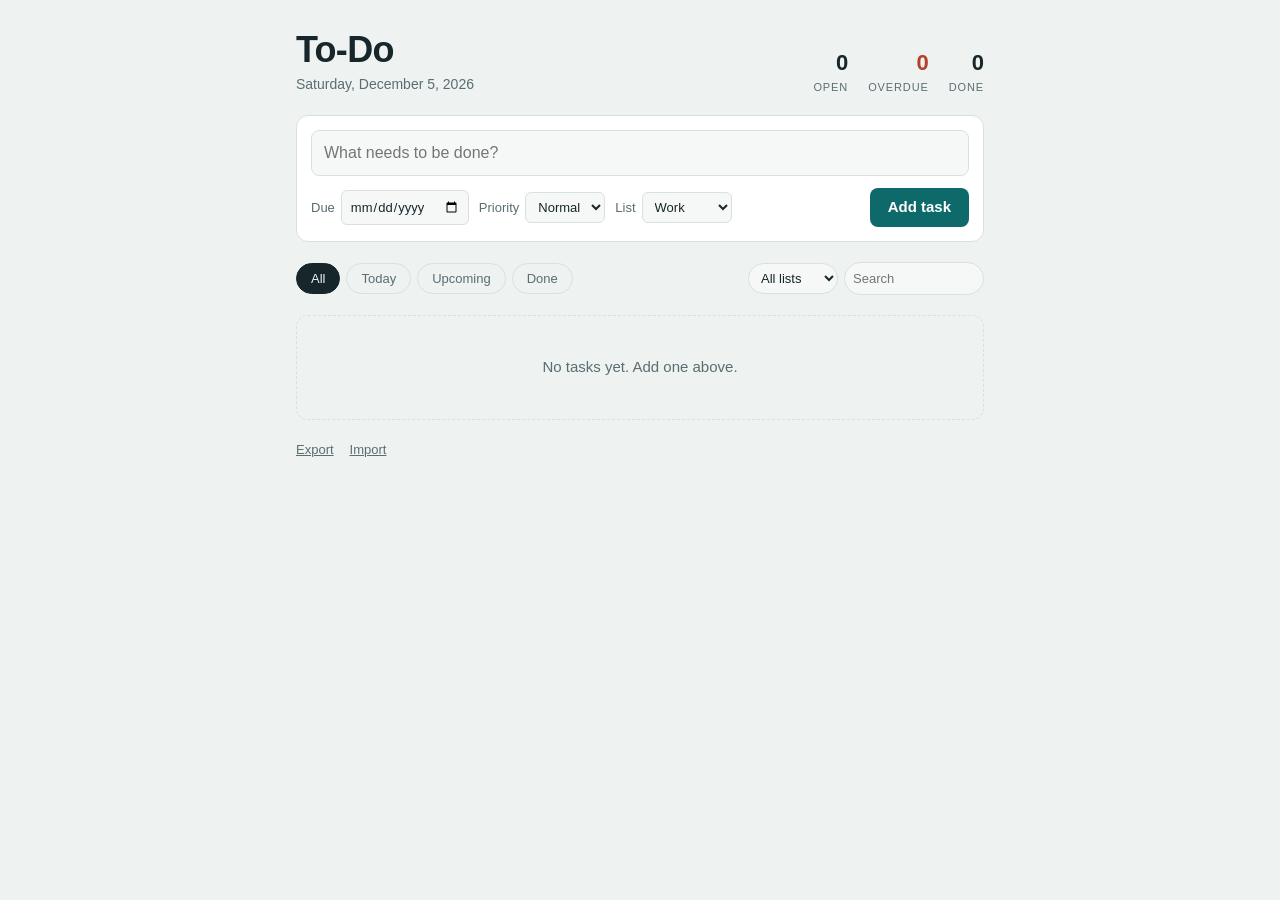
==== index.html @ 451d2e0d "Add files via upload" ====
<!DOCTYPE html>
<html lang="en">
<head>
  <meta charset="UTF-8">
  <meta name="viewport" content="width=device-width, initial-scale=1.0">
  <title>To-Do</title>
  <link rel="stylesheet" href="styles.css">
</head>
<body>
  <div class="app">
    <header class="header">
      <div>
        <h1>To-Do</h1>
        <p class="today" id="todayLabel"></p>
      </div>
      <div class="stats">
        <div><strong id="countOpen">0</strong><span>Open</span></div>
        <div class="overdue"><strong id="countOverdue">0</strong><span>Overdue</span></div>
        <div><strong id="countDone">0</strong><span>Done</span></div>
      </div>
    </header>

    <form id="addForm" class="add-form" autocomplete="off">
      <input id="titleInput" type="text" placeholder="What needs to be done?" maxlength="200" required>
      <div class="add-options">
        <label>Due <input id="dueInput" type="date"></label>
        <label>Priority
          <select id="priorityInput">
            <option value="normal">Normal</option>
            <option value="high">High</option>
            <option value="low">Low</option>
          </select>
        </label>
        <label>List
          <select id="listInput"></select>
        </label>
        <button type="submit" class="btn-primary">Add task</button>
      </div>
    </form>

    <nav class="filters">
      <button class="filter active" data-filter="all">All</button>
      <button class="filter" data-filter="today">Today</button>
      <button class="filter" data-filter="upcoming">Upcoming</button>
      <button class="filter" data-filter="done">Done</button>
      <select id="listFilter" aria-label="Filter by list"></select>
      <input id="searchInput" type="search" placeholder="Search" aria-label="Search tasks">
    </nav>

    <main id="taskList"></main>

    <footer class="footer">
      <button id="clearDone" class="btn-link">Clear completed</button>
      <div class="footer-right">
        <button id="exportBtn" class="btn-link">Export</button>
        <label class="btn-link">Import<input id="importInput" type="file" accept="application/json" hidden></label>
      </div>
    </footer>
  </div>

  <div id="toast" class="toast" hidden>
    <span id="toastMsg"></span>
    <button id="toastUndo">Undo</button>
  </div>

  <script src="app.js"></script>
</body>
</html>
---- styles.css ----
:root {
  --bg: #eef2f1;
  --surface: #ffffff;
  --surface-alt: #f6f8f8;
  --text: #17262a;
  --text-muted: #5b6d71;
  --border: #d9e1e0;
  --accent: #0e6a6a;
  --accent-text: #ffffff;
  --danger: #b4412a;
  --danger-soft: #f7e1db;
  --warn: #9a6a00;
  --warn-soft: #f6ebcc;
}

@media (prefers-color-scheme: dark) {
  :root {
    --bg: #0f1719;
    --surface: #172226;
    --surface-alt: #1c292d;
    --text: #e4ecec;
    --text-muted: #9aaeb0;
    --border: #2a3a3e;
    --accent: #5cc3bd;
    --accent-text: #0b1a1b;
    --danger: #f08c74;
    --danger-soft: #3b2420;
    --warn: #e8c15c;
    --warn-soft: #3a3120;
  }
}

* { box-sizing: border-box; }

body {
  margin: 0;
  background: var(--bg);
  color: var(--text);
  font-family: -apple-system, BlinkMacSystemFont, "Segoe UI", Roboto, Helvetica, Arial, sans-serif;
  font-size: 15px;
  line-height: 1.5;
}

.app {
  max-width: 720px;
  margin: 0 auto;
  padding: 32px 16px 80px;
  display: flex;
  flex-direction: column;
  gap: 20px;
}

/* Header */
.header { display: flex; justify-content: space-between; align-items: flex-end; flex-wrap: wrap; gap: 16px; }
.header h1 { margin: 0; font-size: 36px; letter-spacing: -0.02em; line-height: 1; }
.today { margin: 6px 0 0; color: var(--text-muted); font-size: 14px; }
.stats { display: flex; gap: 20px; }
.stats div { display: flex; flex-direction: column; align-items: flex-end; }
.stats strong { font-size: 22px; font-variant-numeric: tabular-nums; }
.stats span { font-size: 11px; text-transform: uppercase; letter-spacing: 0.08em; color: var(--text-muted); }
.stats .overdue strong { color: var(--danger); }

/* Add form */
.add-form {
  background: var(--surface);
  border: 1px solid var(--border);
  border-radius: 12px;
  padding: 14px;
  display: flex;
  flex-direction: column;
  gap: 12px;
}
#titleInput {
  font: inherit;
  font-size: 16px;
  padding: 10px 12px;
  border: 1px solid var(--border);
  border-radius: 8px;
  background: var(--surface-alt);
  color: var(--text);
}
.add-options { display: flex; flex-wrap: wrap; gap: 10px; align-items: center; }
.add-options label { display: flex; align-items: center; gap: 6px; font-size: 13px; color: var(--text-muted); }
select, input[type="date"], input[type="search"] {
  font: inherit;
  font-size: 13px;
  padding: 6px 8px;
  border: 1px solid var(--border);
  border-radius: 6px;
  background: var(--surface-alt);
  color: var(--text);
}
.btn-primary {
  margin-left: auto;
  font: inherit;
  font-weight: 600;
  background: var(--accent);
  color: var(--accent-text);
  border: 0;
  border-radius: 8px;
  padding: 8px 18px;
  cursor: pointer;
}
.btn-primary:hover { filter: brightness(1.1); }

/* Filters */
.filters { display: flex; flex-wrap: wrap; gap: 6px; align-items: center; }
.filter {
  font: inherit;
  font-size: 13px;
  padding: 5px 14px;
  border-radius: 999px;
  border: 1px solid var(--border);
  background: transparent;
  color: var(--text-muted);
  cursor: pointer;
}
.filter.active { background: var(--text); color: var(--bg); border-color: var(--text); }
#listFilter { margin-left: auto; border-radius: 999px; }
#searchInput { border-radius: 999px; width: 140px; }

/* Task groups */
.group h2 {
  font-size: 12px;
  text-transform: uppercase;
  letter-spacing: 0.1em;
  color: var(--text-muted);
  margin: 12px 0 6px;
}
.group.overdue h2 { color: var(--danger); }
.tasks { list-style: none; margin: 0; padding: 0; display: flex; flex-direction: column; gap: 6px; }

.task {
  display: grid;
  grid-template-columns: auto 1fr auto;
  gap: 12px;
  align-items: start;
  background: var(--surface);
  border: 1px solid var(--border);
  border-radius: 10px;
  padding: 10px 12px;
}
.task.high { border-left: 4px solid var(--danger); }
.task.done { background: var(--surface-alt); }
.task.done .title { text-decoration: line-through; color: var(--text-muted); }

.task input[type="checkbox"] { width: 20px; height: 20px; margin-top: 2px; accent-color: var(--accent); cursor: pointer; }
.body { min-width: 0; }
.title { font-weight: 500; overflow-wrap: anywhere; cursor: text; }
.title-edit {
  font: inherit;
  font-weight: 500;
  width: 100%;
  padding: 2px 6px;
  border: 1px solid var(--accent);
  border-radius: 6px;
  background: var(--surface-alt);
  color: var(--text);
}
.meta { display: flex; flex-wrap: wrap; gap: 6px; margin-top: 4px; }
.tag {
  font-size: 11px;
  padding: 1px 8px;
  border-radius: 4px;
  background: var(--surface-alt);
  border: 1px solid var(--border);
  color: var(--text-muted);
}
.tag.overdue, .tag.high { background: var(--danger-soft); color: var(--danger); border-color: transparent; }
.tag.today { background: var(--warn-soft); color: var(--warn); border-color: transparent; }

.actions { display: flex; gap: 2px; }
.icon-btn {
  border: 0;
  background: transparent;
  color: var(--text-muted);
  cursor: pointer;
  width: 30px;
  height: 30px;
  border-radius: 6px;
  font-size: 15px;
}
.icon-btn:hover { background: var(--surface-alt); color: var(--text); }
.icon-btn.delete:hover { color: var(--danger); }

.empty {
  text-align: center;
  color: var(--text-muted);
  padding: 40px 16px;
  border: 1px dashed var(--border);
  border-radius: 12px;
}

/* Footer */
.footer { display: flex; justify-content: space-between; gap: 12px; flex-wrap: wrap; }
.footer-right { display: flex; gap: 16px; }
.btn-link {
  font: inherit;
  font-size: 13px;
  background: none;
  border: 0;
  color: var(--text-muted);
  cursor: pointer;
  padding: 0;
  text-decoration: underline;
}
.btn-link:hover { color: var(--text); }

/* Toast */
.toast {
  position: fixed;
  left: 50%;
  bottom: 24px;
  transform: translateX(-50%);
  background: var(--text);
  color: var(--bg);
  padding: 10px 16px;
  border-radius: 10px;
  display: flex;
  gap: 16px;
  align-items: center;
  font-size: 14px;
  max-width: calc(100% - 32px);
}
.toast[hidden] { display: none; }
.toast button { background: none; border: 0; color: var(--accent); font: inherit; font-weight: 600; cursor: pointer; }

:focus-visible { outline: 2px solid var(--accent); outline-offset: 2px; }

@media (max-width: 520px) {
  .btn-primary { margin-left: 0; width: 100%; }
  #listFilter { margin-left: 0; }
  #searchInput { width: 100%; }
}
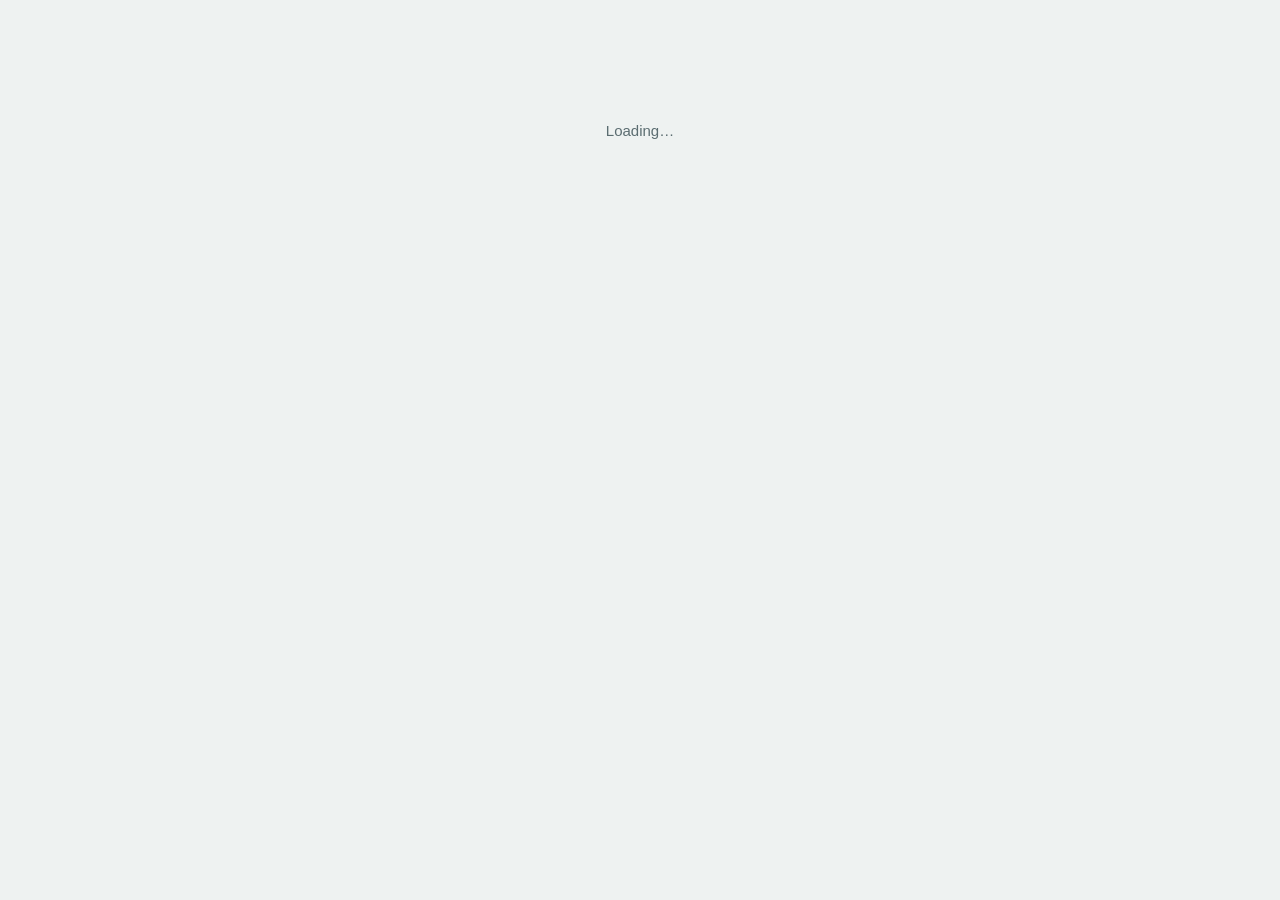
==== commit fe2d4e36: "Add Supabase sign-in and cloud sync" ====
--- a/index.html
+++ b/index.html
@@ -3,11 +3,39 @@
 <head>
   <meta charset="UTF-8">
   <meta name="viewport" content="width=device-width, initial-scale=1.0">
+  <meta name="apple-mobile-web-app-capable" content="yes">
+  <meta name="mobile-web-app-capable" content="yes">
+  <meta name="apple-mobile-web-app-title" content="To-Do">
+  <meta name="theme-color" content="#0e6a6a">
   <title>To-Do</title>
+  <link rel="icon" href="data:image/svg+xml,%3Csvg xmlns='http://www.w3.org/2000/svg' viewBox='0 0 100 100'%3E%3Crect width='100' height='100' rx='22' fill='%230e6a6a'/%3E%3Cpath d='M28 52l15 15 30-32' fill='none' stroke='white' stroke-width='10' stroke-linecap='round' stroke-linejoin='round'/%3E%3C/svg%3E">
   <link rel="stylesheet" href="styles.css">
 </head>
 <body>
-  <div class="app">
+  <!-- Sign-in screen -->
+  <div id="authView" class="auth" hidden>
+    <div class="auth-card">
+      <h1>To-Do</h1>
+      <p class="auth-sub">Sign in to see your tasks on any device.</p>
+      <form id="authForm" autocomplete="on">
+        <label>Email
+          <input id="authEmail" type="email" autocomplete="email" required>
+        </label>
+        <label>Password
+          <input id="authPassword" type="password" autocomplete="current-password" minlength="6" required>
+        </label>
+        <button type="submit" class="btn-primary" id="signInBtn">Sign in</button>
+        <button type="button" class="btn-link" id="signUpBtn">First time? Create your account</button>
+      </form>
+      <p id="authMsg" class="auth-msg" hidden></p>
+    </div>
+  </div>
+
+  <!-- Loading -->
+  <div id="loadingView" class="loading">Loading…</div>
+
+  <!-- Main app -->
+  <div class="app" id="appView" hidden>
     <header class="header">
       <div>
         <h1>To-Do</h1>
@@ -52,10 +80,13 @@
     <footer class="footer">
       <button id="clearDone" class="btn-link">Clear completed</button>
       <div class="footer-right">
+        <span id="syncStatus" class="sync-status"></span>
         <button id="exportBtn" class="btn-link">Export</button>
         <label class="btn-link">Import<input id="importInput" type="file" accept="application/json" hidden></label>
+        <button id="signOutBtn" class="btn-link">Sign out</button>
       </div>
     </footer>
+    <p class="account" id="accountLabel"></p>
   </div>
 
   <div id="toast" class="toast" hidden>
@@ -63,6 +94,8 @@
     <button id="toastUndo">Undo</button>
   </div>
 
+  <script src="https://cdn.jsdelivr.net/npm/@supabase/supabase-js@2/dist/umd/supabase.min.js"></script>
+  <script src="config.js"></script>
   <script src="app.js"></script>
 </body>
 </html>
--- a/styles.css
+++ b/styles.css
@@ -232,3 +232,39 @@
   #listFilter { margin-left: 0; }
   #searchInput { width: 100%; }
 }
+
+/* Loading + sign-in screens */
+.loading { text-align: center; color: var(--text-muted); padding: 120px 16px; }
+.loading[hidden], .auth[hidden], .app[hidden] { display: none; }
+.auth { min-height: 100vh; display: flex; align-items: center; justify-content: center; padding: 24px 16px; }
+.auth-card {
+  width: 100%;
+  max-width: 380px;
+  background: var(--surface);
+  border: 1px solid var(--border);
+  border-radius: 14px;
+  padding: 28px 22px;
+}
+.auth-card h1 { margin: 0; font-size: 32px; letter-spacing: -0.02em; }
+.auth-sub { margin: 6px 0 20px; color: var(--text-muted); font-size: 14px; }
+#authForm { display: flex; flex-direction: column; gap: 14px; }
+#authForm label { display: flex; flex-direction: column; gap: 6px; font-size: 13px; color: var(--text-muted); }
+#authForm input {
+  font: inherit;
+  font-size: 16px;
+  padding: 10px 12px;
+  border: 1px solid var(--border);
+  border-radius: 8px;
+  background: var(--surface-alt);
+  color: var(--text);
+}
+#authForm .btn-primary { margin-left: 0; width: 100%; padding: 11px 18px; }
+#authForm .btn-link { align-self: center; }
+.auth-msg { margin: 16px 0 0; font-size: 14px; color: var(--text-muted); }
+.auth-msg.error { color: var(--danger); }
+
+/* Sync + account */
+.footer-right { align-items: center; flex-wrap: wrap; }
+.sync-status { font-size: 12px; color: var(--text-muted); }
+.sync-status.error { color: var(--danger); }
+.account { margin: 0; font-size: 12px; color: var(--text-muted); text-align: center; }
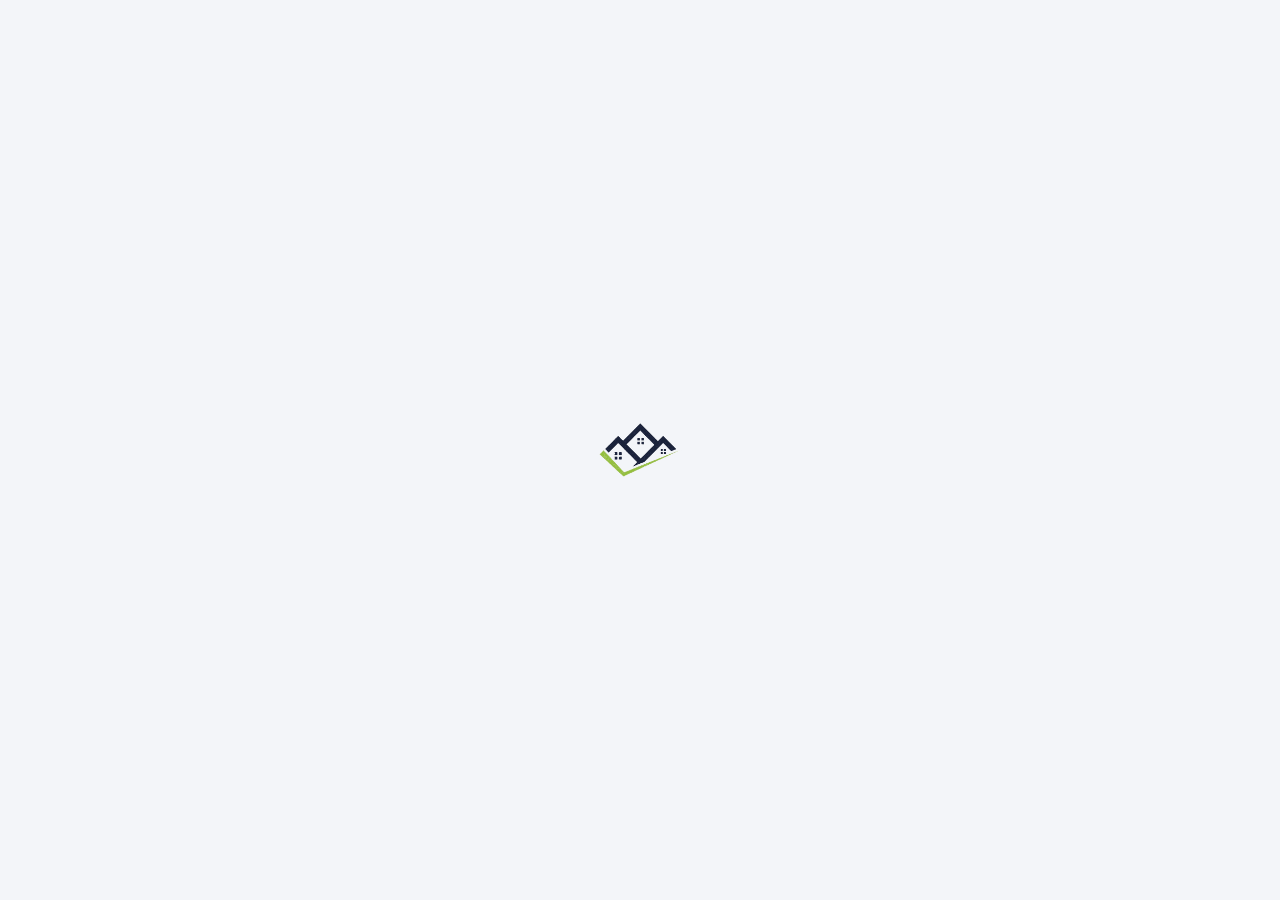
==== commit 1a31f5b3: "Redesign with IPMI brand colors and logo" ====
--- a/index.html
+++ b/index.html
@@ -2,20 +2,25 @@
 <html lang="en">
 <head>
   <meta charset="UTF-8">
-  <meta name="viewport" content="width=device-width, initial-scale=1.0">
+  <meta name="viewport" content="width=device-width, initial-scale=1.0, viewport-fit=cover">
   <meta name="apple-mobile-web-app-capable" content="yes">
   <meta name="mobile-web-app-capable" content="yes">
-  <meta name="apple-mobile-web-app-title" content="To-Do">
-  <meta name="theme-color" content="#0e6a6a">
-  <title>To-Do</title>
-  <link rel="icon" href="data:image/svg+xml,%3Csvg xmlns='http://www.w3.org/2000/svg' viewBox='0 0 100 100'%3E%3Crect width='100' height='100' rx='22' fill='%230e6a6a'/%3E%3Cpath d='M28 52l15 15 30-32' fill='none' stroke='white' stroke-width='10' stroke-linecap='round' stroke-linejoin='round'/%3E%3C/svg%3E">
-  <link rel="stylesheet" href="styles.css">
+  <meta name="apple-mobile-web-app-title" content="IPMI Tasks">
+  <meta name="apple-mobile-web-app-status-bar-style" content="default">
+  <meta name="theme-color" content="#f3f5f9" media="(prefers-color-scheme: light)">
+  <meta name="theme-color" content="#0f1426" media="(prefers-color-scheme: dark)">
+  <title>IPMI Tasks</title>
+  <link rel="icon" type="image/png" href="favicon.png">
+  <link rel="apple-touch-icon" href="apple-touch-icon.png">
+  <link rel="stylesheet" href="styles.css?v=3">
 </head>
 <body>
   <!-- Sign-in screen -->
   <div id="authView" class="auth" hidden>
     <div class="auth-card">
-      <h1>To-Do</h1>
+      <img class="auth-logo" src="logo-mark.png" alt="" width="120" height="80">
+      <p class="brand-kicker">Integrity Property Management</p>
+      <h1>IPMI Tasks</h1>
       <p class="auth-sub">Sign in to see your tasks on any device.</p>
       <form id="authForm" autocomplete="on">
         <label>Email
@@ -32,48 +37,78 @@
   </div>
 
   <!-- Loading -->
-  <div id="loadingView" class="loading">Loading…</div>
+  <div id="loadingView" class="loading">
+    <img src="logo-mark.png" alt="" width="84" height="56">
+  </div>
 
   <!-- Main app -->
   <div class="app" id="appView" hidden>
-    <header class="header">
-      <div>
-        <h1>To-Do</h1>
-        <p class="today" id="todayLabel"></p>
+    <header class="topbar">
+      <div class="brand">
+        <span class="brand-badge"><img src="logo-mark.png" alt="" width="40" height="27"></span>
+        <div>
+          <strong>IPMI Tasks</strong>
+          <span>Integrity Property Management</span>
+        </div>
       </div>
+      <button id="avatarBtn" class="avatar" title="Account" aria-label="Account"></button>
+    </header>
+
+    <section class="hero">
+      <p class="today" id="todayLabel"></p>
+      <h1 id="greeting">Hello</h1>
+    </section>
+
+    <div id="banner" class="banner" hidden>
+      <span class="banner-icon" aria-hidden="true">&#128276;</span>
+      <span id="bannerText"></span>
+      <button id="bannerClose" class="banner-close" aria-label="Dismiss">&#10005;</button>
+    </div>
+
+    <section class="summary card">
       <div class="stats">
         <div><strong id="countOpen">0</strong><span>Open</span></div>
         <div class="overdue"><strong id="countOverdue">0</strong><span>Overdue</span></div>
         <div><strong id="countDone">0</strong><span>Done</span></div>
       </div>
-    </header>
+      <div class="progress" aria-hidden="true"><div id="progressBar"></div></div>
+      <p class="progress-label">Progress <strong id="progressPct">0%</strong> completed</p>
+    </section>
 
-    <form id="addForm" class="add-form" autocomplete="off">
+    <form id="addForm" class="add-form card" autocomplete="off">
       <input id="titleInput" type="text" placeholder="What needs to be done?" maxlength="200" required>
       <div class="add-options">
-        <label>Due <input id="dueInput" type="date"></label>
-        <label>Priority
+        <label class="field">
+          <span>Due</span>
+          <input id="dueInput" type="date">
+        </label>
+        <label class="field">
+          <span>Priority</span>
           <select id="priorityInput">
             <option value="normal">Normal</option>
             <option value="high">High</option>
             <option value="low">Low</option>
           </select>
         </label>
-        <label>List
+        <label class="field">
+          <span>List</span>
           <select id="listInput"></select>
         </label>
-        <button type="submit" class="btn-primary">Add task</button>
       </div>
+      <button type="submit" class="btn-primary add-btn"><span aria-hidden="true">+</span> Add task</button>
     </form>
 
-    <nav class="filters">
-      <button class="filter active" data-filter="all">All</button>
-      <button class="filter" data-filter="today">Today</button>
-      <button class="filter" data-filter="upcoming">Upcoming</button>
-      <button class="filter" data-filter="done">Done</button>
+    <nav class="filters" aria-label="Filter tasks">
+      <button class="filter active" data-filter="all">All <span class="count" data-count="all">0</span></button>
+      <button class="filter" data-filter="today">Today <span class="count" data-count="today">0</span></button>
+      <button class="filter" data-filter="upcoming">Upcoming <span class="count" data-count="upcoming">0</span></button>
+      <button class="filter" data-filter="done">Done <span class="count" data-count="done">0</span></button>
+    </nav>
+
+    <div class="tools">
       <select id="listFilter" aria-label="Filter by list"></select>
-      <input id="searchInput" type="search" placeholder="Search" aria-label="Search tasks">
-    </nav>
+      <input id="searchInput" type="search" placeholder="Search tasks" aria-label="Search tasks">
+    </div>
 
     <main id="taskList"></main>
 
@@ -95,7 +130,7 @@
   </div>
 
   <script src="https://cdn.jsdelivr.net/npm/@supabase/supabase-js@2/dist/umd/supabase.min.js"></script>
-  <script src="config.js"></script>
-  <script src="app.js"></script>
+  <script src="config.js?v=2"></script>
+  <script src="app.js?v=3"></script>
 </body>
 </html>
--- a/styles.css
+++ b/styles.css
@@ -1,31 +1,51 @@
+/* ============================================================
+   IPMI Tasks — brand colors from the Integrity Property
+   Management logo: navy #1A213D and lime green #93C13D.
+   ============================================================ */
 :root {
-  --bg: #eef2f1;
+  --navy: #1a213d;
+  --navy-2: #2a3358;
+  --green: #93c13d;
+  --green-deep: #5e8a1c;      /* green dark enough for text on white */
+  --green-soft: #eef6e0;
+
+  --bg: #f3f5f9;
   --surface: #ffffff;
-  --surface-alt: #f6f8f8;
-  --text: #17262a;
-  --text-muted: #5b6d71;
-  --border: #d9e1e0;
-  --accent: #0e6a6a;
-  --accent-text: #ffffff;
-  --danger: #b4412a;
-  --danger-soft: #f7e1db;
-  --warn: #9a6a00;
-  --warn-soft: #f6ebcc;
+  --surface-alt: #f5f7fa;
+  --text: #141a30;
+  --text-muted: #6a7187;
+  --border: #e6e9f0;
+  --shadow: 0 1px 2px rgba(26, 33, 61, 0.04), 0 8px 24px rgba(26, 33, 61, 0.06);
+
+  --on-navy: #ffffff;
+  --danger: #d9482b;
+  --danger-soft: #fde8e2;
+  --warn: #a86b00;
+  --warn-soft: #fff1d6;
+
+  --radius-lg: 24px;
+  --radius-md: 16px;
 }
 
 @media (prefers-color-scheme: dark) {
   :root {
-    --bg: #0f1719;
-    --surface: #172226;
-    --surface-alt: #1c292d;
-    --text: #e4ecec;
-    --text-muted: #9aaeb0;
-    --border: #2a3a3e;
-    --accent: #5cc3bd;
-    --accent-text: #0b1a1b;
-    --danger: #f08c74;
-    --danger-soft: #3b2420;
-    --warn: #e8c15c;
+    --navy: #e8ecf8;           /* "ink" surfaces flip to light in dark mode */
+    --navy-2: #c9d0e6;
+    --on-navy: #0f1426;
+    --green-deep: #a9d45a;
+    --green-soft: #26321a;
+
+    --bg: #0f1426;
+    --surface: #182039;
+    --surface-alt: #1f2845;
+    --text: #eef1f9;
+    --text-muted: #9aa3bd;
+    --border: #28314f;
+    --shadow: 0 1px 2px rgba(0, 0, 0, 0.3), 0 8px 24px rgba(0, 0, 0, 0.25);
+
+    --danger: #ff8a70;
+    --danger-soft: #3d2320;
+    --warn: #f0c35a;
     --warn-soft: #3a3120;
   }
 }
@@ -36,235 +56,319 @@
   margin: 0;
   background: var(--bg);
   color: var(--text);
-  font-family: -apple-system, BlinkMacSystemFont, "Segoe UI", Roboto, Helvetica, Arial, sans-serif;
+  font-family: -apple-system, BlinkMacSystemFont, "SF Pro Text", "Segoe UI", Roboto, Helvetica, Arial, sans-serif;
   font-size: 15px;
   line-height: 1.5;
+  -webkit-font-smoothing: antialiased;
+}
+
+button { -webkit-tap-highlight-color: transparent; }
+
+.card {
+  background: var(--surface);
+  border: 1px solid var(--border);
+  border-radius: var(--radius-lg);
+  box-shadow: var(--shadow);
 }
 
 .app {
-  max-width: 720px;
+  max-width: 640px;
   margin: 0 auto;
-  padding: 32px 16px 80px;
+  padding: max(20px, env(safe-area-inset-top)) 16px calc(40px + env(safe-area-inset-bottom));
   display: flex;
   flex-direction: column;
-  gap: 20px;
-}
-
-/* Header */
-.header { display: flex; justify-content: space-between; align-items: flex-end; flex-wrap: wrap; gap: 16px; }
-.header h1 { margin: 0; font-size: 36px; letter-spacing: -0.02em; line-height: 1; }
-.today { margin: 6px 0 0; color: var(--text-muted); font-size: 14px; }
-.stats { display: flex; gap: 20px; }
-.stats div { display: flex; flex-direction: column; align-items: flex-end; }
-.stats strong { font-size: 22px; font-variant-numeric: tabular-nums; }
-.stats span { font-size: 11px; text-transform: uppercase; letter-spacing: 0.08em; color: var(--text-muted); }
+  gap: 16px;
+}
+
+/* ---------- Top bar ---------- */
+.topbar { display: flex; align-items: center; justify-content: space-between; gap: 12px; }
+.brand { display: flex; align-items: center; gap: 10px; min-width: 0; }
+.brand-badge img { display: block; }
+.brand-badge {
+  width: 48px; height: 48px; border-radius: 16px;
+  background: #ffffff; border: 1px solid var(--border);
+  display: grid; place-items: center; box-shadow: var(--shadow); flex: none;
+}
+.brand strong { display: block; font-size: 16px; letter-spacing: -0.01em; }
+.brand span { display: block; font-size: 12px; color: var(--text-muted); white-space: nowrap; overflow: hidden; text-overflow: ellipsis; }
+.avatar {
+  width: 44px; height: 44px; border-radius: 50%; flex: none;
+  border: 3px solid var(--green);
+  background: var(--navy); color: var(--on-navy);
+  font: inherit; font-weight: 700; font-size: 15px; cursor: default;
+}
+
+/* ---------- Hero ---------- */
+.hero { padding: 4px 2px 0; }
+.today { margin: 0; color: var(--text-muted); font-size: 14px; }
+.hero h1 { margin: 2px 0 0; font-size: 32px; line-height: 1.15; letter-spacing: -0.03em; }
+
+/* ---------- Banner ---------- */
+.banner {
+  display: flex; align-items: center; gap: 12px;
+  background: var(--navy); color: var(--on-navy);
+  border-radius: 999px; padding: 10px 10px 10px 14px;
+  box-shadow: 0 10px 24px rgba(26, 33, 61, 0.22);
+  font-size: 14px; font-weight: 500;
+}
+.banner[hidden] { display: none; }
+.banner-icon {
+  width: 34px; height: 34px; border-radius: 50%;
+  background: var(--green); display: grid; place-items: center; font-size: 16px; flex: none;
+}
+#bannerText { flex: 1; }
+.banner-close {
+  width: 32px; height: 32px; border-radius: 50%; border: 0; flex: none;
+  background: rgba(255, 255, 255, 0.12); color: inherit; cursor: pointer; font-size: 13px;
+}
+
+/* ---------- Summary ---------- */
+.summary { padding: 18px 20px 16px; }
+.stats { display: grid; grid-template-columns: repeat(3, 1fr); gap: 8px; }
+.stats div { display: flex; flex-direction: column; }
+.stats strong { font-size: 28px; line-height: 1.1; letter-spacing: -0.02em; font-variant-numeric: tabular-nums; }
+.stats span { font-size: 12px; color: var(--text-muted); }
 .stats .overdue strong { color: var(--danger); }
-
-/* Add form */
-.add-form {
-  background: var(--surface);
-  border: 1px solid var(--border);
-  border-radius: 12px;
-  padding: 14px;
-  display: flex;
-  flex-direction: column;
-  gap: 12px;
-}
+.progress {
+  margin-top: 16px; height: 8px; border-radius: 999px;
+  background: repeating-linear-gradient(90deg, var(--border) 0 6px, transparent 6px 9px);
+  overflow: hidden;
+}
+#progressBar {
+  height: 100%; width: 0; border-radius: 999px;
+  background: linear-gradient(90deg, var(--navy), var(--green));
+  transition: width 0.4s ease;
+}
+.progress-label { margin: 8px 0 0; font-size: 13px; color: var(--text-muted); }
+.progress-label strong { color: var(--text); }
+
+/* ---------- Add form ---------- */
+.add-form { padding: 14px; display: flex; flex-direction: column; gap: 12px; }
 #titleInput {
-  font: inherit;
-  font-size: 16px;
-  padding: 10px 12px;
-  border: 1px solid var(--border);
-  border-radius: 8px;
-  background: var(--surface-alt);
-  color: var(--text);
-}
-.add-options { display: flex; flex-wrap: wrap; gap: 10px; align-items: center; }
-.add-options label { display: flex; align-items: center; gap: 6px; font-size: 13px; color: var(--text-muted); }
-select, input[type="date"], input[type="search"] {
-  font: inherit;
-  font-size: 13px;
-  padding: 6px 8px;
-  border: 1px solid var(--border);
-  border-radius: 6px;
-  background: var(--surface-alt);
-  color: var(--text);
-}
+  font: inherit; font-size: 17px;
+  padding: 14px 16px;
+  border: 1px solid var(--border); border-radius: var(--radius-md);
+  background: var(--surface-alt); color: var(--text);
+}
+#titleInput:focus { outline: none; border-color: var(--green); box-shadow: 0 0 0 3px rgba(147, 193, 61, 0.25); }
+.add-options { display: grid; grid-template-columns: 1.3fr 1fr 1fr; gap: 8px; }
+.field {
+  display: flex; flex-direction: column; gap: 2px;
+  background: var(--surface-alt); border: 1px solid var(--border);
+  border-radius: 14px; padding: 6px 10px;
+  font-size: 11px; color: var(--text-muted); font-weight: 600; text-transform: uppercase; letter-spacing: 0.04em;
+  min-width: 0;
+}
+.field input, .field select {
+  font: inherit; font-size: 14px; font-weight: 500; text-transform: none; letter-spacing: 0;
+  border: 0; padding: 0; background: transparent; color: var(--text); width: 100%; min-width: 0;
+}
+.field input:focus, .field select:focus { outline: none; }
+.field:focus-within { border-color: var(--green); }
+
 .btn-primary {
-  margin-left: auto;
-  font: inherit;
-  font-weight: 600;
-  background: var(--accent);
-  color: var(--accent-text);
-  border: 0;
-  border-radius: 8px;
-  padding: 8px 18px;
-  cursor: pointer;
-}
-.btn-primary:hover { filter: brightness(1.1); }
-
-/* Filters */
-.filters { display: flex; flex-wrap: wrap; gap: 6px; align-items: center; }
+  font: inherit; font-weight: 600; font-size: 15px;
+  background: var(--navy); color: var(--on-navy);
+  border: 0; border-radius: 999px;
+  padding: 13px 20px; cursor: pointer;
+  display: inline-flex; align-items: center; justify-content: center; gap: 8px;
+  box-shadow: 0 8px 18px rgba(26, 33, 61, 0.18);
+}
+.btn-primary:hover { background: var(--navy-2); }
+.add-btn span {
+  width: 22px; height: 22px; border-radius: 50%;
+  background: var(--green); color: #1a213d;
+  display: grid; place-items: center; font-size: 18px; line-height: 1; font-weight: 700;
+}
+
+/* ---------- Filters ---------- */
+.filters {
+  display: flex; gap: 8px; overflow-x: auto; padding: 2px 2px 6px; margin: 0 -2px;
+  scrollbar-width: none;
+}
+.filters::-webkit-scrollbar { display: none; }
 .filter {
-  font: inherit;
-  font-size: 13px;
-  padding: 5px 14px;
-  border-radius: 999px;
-  border: 1px solid var(--border);
-  background: transparent;
-  color: var(--text-muted);
-  cursor: pointer;
-}
-.filter.active { background: var(--text); color: var(--bg); border-color: var(--text); }
-#listFilter { margin-left: auto; border-radius: 999px; }
-#searchInput { border-radius: 999px; width: 140px; }
-
-/* Task groups */
+  flex: none;
+  font: inherit; font-size: 14px; font-weight: 500;
+  display: inline-flex; align-items: center; gap: 8px;
+  padding: 9px 12px 9px 16px; border-radius: 999px;
+  border: 1px solid var(--border); background: var(--surface); color: var(--text);
+  cursor: pointer; box-shadow: var(--shadow);
+}
+.filter .count {
+  min-width: 22px; height: 22px; padding: 0 6px; border-radius: 999px;
+  background: var(--green-soft); color: var(--green-deep);
+  font-size: 12px; font-weight: 700; display: inline-grid; place-items: center;
+}
+.filter.active { background: var(--navy); color: var(--on-navy); border-color: var(--navy); }
+.filter.active .count { background: var(--green); color: #1a213d; }
+
+.tools { display: grid; grid-template-columns: auto 1fr; gap: 8px; }
+.tools select, .tools input {
+  font: inherit; font-size: 14px;
+  padding: 10px 14px; border-radius: 999px;
+  border: 1px solid var(--border); background: var(--surface); color: var(--text);
+  min-width: 0;
+}
+.tools input:focus, .tools select:focus { outline: none; border-color: var(--green); }
+
+/* ---------- Task groups & cards ---------- */
 .group h2 {
-  font-size: 12px;
-  text-transform: uppercase;
-  letter-spacing: 0.1em;
-  color: var(--text-muted);
-  margin: 12px 0 6px;
+  font-size: 12px; text-transform: uppercase; letter-spacing: 0.1em;
+  color: var(--text-muted); margin: 10px 4px 8px;
 }
 .group.overdue h2 { color: var(--danger); }
-.tasks { list-style: none; margin: 0; padding: 0; display: flex; flex-direction: column; gap: 6px; }
+.tasks { list-style: none; margin: 0; padding: 0; display: flex; flex-direction: column; gap: 10px; }
 
 .task {
   display: grid;
   grid-template-columns: auto 1fr auto;
-  gap: 12px;
+  gap: 14px;
   align-items: start;
   background: var(--surface);
   border: 1px solid var(--border);
-  border-radius: 10px;
-  padding: 10px 12px;
-}
-.task.high { border-left: 4px solid var(--danger); }
-.task.done { background: var(--surface-alt); }
+  border-radius: 22px;
+  padding: 16px 14px 16px 16px;
+  box-shadow: var(--shadow);
+}
+.task.high { box-shadow: inset 4px 0 0 var(--danger), var(--shadow); }
+.task.done { background: var(--surface-alt); box-shadow: none; }
 .task.done .title { text-decoration: line-through; color: var(--text-muted); }
 
-.task input[type="checkbox"] { width: 20px; height: 20px; margin-top: 2px; accent-color: var(--accent); cursor: pointer; }
+.task input[type="checkbox"] {
+  appearance: none; -webkit-appearance: none;
+  width: 26px; height: 26px; margin: 1px 0 0; border-radius: 50%;
+  border: 2px solid #c5cad8; background: var(--surface);
+  cursor: pointer; display: grid; place-items: center;
+  transition: background 0.15s, border-color 0.15s;
+}
+.task input[type="checkbox"]::after {
+  content: ""; width: 11px; height: 6px;
+  border: solid transparent; border-width: 0 0 2.5px 2.5px;
+  transform: rotate(-45deg) translate(1px, -1px);
+}
+.task input[type="checkbox"]:hover { border-color: var(--green); }
+.task input[type="checkbox"]:checked { background: var(--green); border-color: var(--green); }
+.task input[type="checkbox"]:checked::after { border-color: #1a213d; }
+
 .body { min-width: 0; }
-.title { font-weight: 500; overflow-wrap: anywhere; cursor: text; }
+.meta { display: flex; flex-wrap: wrap; gap: 6px; margin-bottom: 6px; }
+.meta:empty { display: none; }
+.title { font-size: 17px; font-weight: 600; letter-spacing: -0.01em; line-height: 1.35; overflow-wrap: anywhere; cursor: text; }
 .title-edit {
-  font: inherit;
-  font-weight: 500;
-  width: 100%;
-  padding: 2px 6px;
-  border: 1px solid var(--accent);
-  border-radius: 6px;
-  background: var(--surface-alt);
-  color: var(--text);
-}
-.meta { display: flex; flex-wrap: wrap; gap: 6px; margin-top: 4px; }
+  font: inherit; font-size: 17px; font-weight: 600;
+  width: 100%; padding: 4px 8px;
+  border: 1px solid var(--green); border-radius: 10px;
+  background: var(--surface-alt); color: var(--text);
+}
+.title-edit:focus { outline: none; box-shadow: 0 0 0 3px rgba(147, 193, 61, 0.25); }
+
 .tag {
-  font-size: 11px;
-  padding: 1px 8px;
-  border-radius: 4px;
-  background: var(--surface-alt);
+  font-size: 12px; font-weight: 600;
+  padding: 3px 10px; border-radius: 999px;
+  background: var(--surface-alt); color: var(--text-muted);
   border: 1px solid var(--border);
-  color: var(--text-muted);
-}
-.tag.overdue, .tag.high { background: var(--danger-soft); color: var(--danger); border-color: transparent; }
+  display: inline-flex; align-items: center; gap: 5px;
+}
+.tag.high { background: linear-gradient(135deg, #ff8a4c, #e8452b); color: #fff; border-color: transparent; }
+.tag.low { background: var(--surface-alt); }
+.tag.normal { background: var(--green-soft); color: var(--green-deep); border-color: transparent; }
+.tag.overdue { background: var(--danger-soft); color: var(--danger); border-color: transparent; }
 .tag.today { background: var(--warn-soft); color: var(--warn); border-color: transparent; }
+.tag.date::before { content: ""; width: 6px; height: 6px; border-radius: 50%; background: currentColor; opacity: 0.8; }
 
 .actions { display: flex; gap: 2px; }
 .icon-btn {
-  border: 0;
-  background: transparent;
-  color: var(--text-muted);
-  cursor: pointer;
-  width: 30px;
-  height: 30px;
-  border-radius: 6px;
-  font-size: 15px;
+  border: 0; background: transparent; color: var(--text-muted);
+  cursor: pointer; width: 34px; height: 34px; border-radius: 50%; font-size: 15px;
 }
 .icon-btn:hover { background: var(--surface-alt); color: var(--text); }
+.icon-btn.priority.on { color: var(--danger); }
 .icon-btn.delete:hover { color: var(--danger); }
 
 .empty {
+  text-align: center; color: var(--text-muted);
+  padding: 44px 16px; border: 1.5px dashed var(--border); border-radius: var(--radius-lg);
+  background: var(--surface);
+}
+.empty img { display: block; margin: 0 auto 12px; opacity: 0.9; }
+
+/* ---------- Footer ---------- */
+.footer { display: flex; justify-content: space-between; align-items: center; gap: 12px; flex-wrap: wrap; padding: 4px 4px 0; }
+.footer-right { display: flex; gap: 16px; align-items: center; flex-wrap: wrap; }
+.btn-link {
+  font: inherit; font-size: 13px; background: none; border: 0;
+  color: var(--text-muted); cursor: pointer; padding: 0; text-decoration: underline; text-underline-offset: 3px;
+}
+.btn-link:hover { color: var(--text); }
+.sync-status { font-size: 12px; font-weight: 600; color: var(--green-deep); display: inline-flex; align-items: center; gap: 6px; }
+.sync-status::before { content: ""; width: 7px; height: 7px; border-radius: 50%; background: var(--green); }
+.sync-status:empty { display: none; }
+.sync-status.saving::before { background: var(--warn); }
+.sync-status.error { color: var(--danger); }
+.sync-status.error::before { background: var(--danger); }
+.account { margin: 0; font-size: 12px; color: var(--text-muted); text-align: center; }
+
+/* ---------- Toast ---------- */
+.toast {
+  position: fixed; left: 50%; bottom: calc(20px + env(safe-area-inset-bottom));
+  transform: translateX(-50%);
+  background: var(--navy); color: var(--on-navy);
+  padding: 10px 10px 10px 18px; border-radius: 999px;
+  display: flex; gap: 14px; align-items: center;
+  font-size: 14px; max-width: calc(100% - 32px);
+  box-shadow: 0 12px 28px rgba(26, 33, 61, 0.28);
+}
+.toast[hidden] { display: none; }
+.toast button {
+  background: var(--green); border: 0; color: #1a213d;
+  font: inherit; font-weight: 700; cursor: pointer;
+  padding: 6px 14px; border-radius: 999px;
+}
+.toast button[hidden] { display: none; }
+
+:focus-visible { outline: 2px solid var(--green); outline-offset: 2px; }
+
+/* ---------- Loading + sign-in ---------- */
+.loading { min-height: 100vh; display: grid; place-items: center; }
+.loading img { animation: pulse 1.4s ease-in-out infinite; }
+@keyframes pulse { 50% { opacity: 0.4; transform: scale(0.96); } }
+.loading[hidden], .auth[hidden], .app[hidden] { display: none; }
+
+.auth {
+  min-height: 100vh; display: flex; align-items: center; justify-content: center; padding: 24px 16px;
+  background:
+    radial-gradient(circle at 15% 10%, rgba(147, 193, 61, 0.18), transparent 45%),
+    radial-gradient(circle at 90% 90%, rgba(26, 33, 61, 0.14), transparent 50%),
+    var(--bg);
+}
+.auth-card {
+  width: 100%; max-width: 400px;
+  background: var(--surface); border: 1px solid var(--border);
+  border-radius: 28px; padding: 32px 24px 28px; box-shadow: var(--shadow);
   text-align: center;
-  color: var(--text-muted);
-  padding: 40px 16px;
-  border: 1px dashed var(--border);
-  border-radius: 12px;
-}
-
-/* Footer */
-.footer { display: flex; justify-content: space-between; gap: 12px; flex-wrap: wrap; }
-.footer-right { display: flex; gap: 16px; }
-.btn-link {
-  font: inherit;
-  font-size: 13px;
-  background: none;
-  border: 0;
-  color: var(--text-muted);
-  cursor: pointer;
-  padding: 0;
-  text-decoration: underline;
-}
-.btn-link:hover { color: var(--text); }
-
-/* Toast */
-.toast {
-  position: fixed;
-  left: 50%;
-  bottom: 24px;
-  transform: translateX(-50%);
-  background: var(--text);
-  color: var(--bg);
-  padding: 10px 16px;
-  border-radius: 10px;
-  display: flex;
-  gap: 16px;
-  align-items: center;
-  font-size: 14px;
-  max-width: calc(100% - 32px);
-}
-.toast[hidden] { display: none; }
-.toast button { background: none; border: 0; color: var(--accent); font: inherit; font-weight: 600; cursor: pointer; }
-
-:focus-visible { outline: 2px solid var(--accent); outline-offset: 2px; }
-
-@media (max-width: 520px) {
-  .btn-primary { margin-left: 0; width: 100%; }
-  #listFilter { margin-left: 0; }
-  #searchInput { width: 100%; }
-}
-
-/* Loading + sign-in screens */
-.loading { text-align: center; color: var(--text-muted); padding: 120px 16px; }
-.loading[hidden], .auth[hidden], .app[hidden] { display: none; }
-.auth { min-height: 100vh; display: flex; align-items: center; justify-content: center; padding: 24px 16px; }
-.auth-card {
-  width: 100%;
-  max-width: 380px;
-  background: var(--surface);
-  border: 1px solid var(--border);
-  border-radius: 14px;
-  padding: 28px 22px;
-}
-.auth-card h1 { margin: 0; font-size: 32px; letter-spacing: -0.02em; }
-.auth-sub { margin: 6px 0 20px; color: var(--text-muted); font-size: 14px; }
-#authForm { display: flex; flex-direction: column; gap: 14px; }
-#authForm label { display: flex; flex-direction: column; gap: 6px; font-size: 13px; color: var(--text-muted); }
+}
+.auth-logo { display: block; margin: 0 auto 12px; }
+.brand-kicker { margin: 0; font-size: 11px; font-weight: 700; letter-spacing: 0.12em; text-transform: uppercase; color: var(--green-deep); }
+.auth-card h1 { margin: 4px 0 0; font-size: 30px; letter-spacing: -0.03em; }
+.auth-sub { margin: 6px 0 22px; color: var(--text-muted); font-size: 14px; }
+#authForm { display: flex; flex-direction: column; gap: 14px; text-align: left; }
+#authForm label { display: flex; flex-direction: column; gap: 6px; font-size: 13px; font-weight: 600; color: var(--text-muted); }
 #authForm input {
-  font: inherit;
-  font-size: 16px;
-  padding: 10px 12px;
-  border: 1px solid var(--border);
-  border-radius: 8px;
-  background: var(--surface-alt);
-  color: var(--text);
-}
-#authForm .btn-primary { margin-left: 0; width: 100%; padding: 11px 18px; }
+  font: inherit; font-size: 16px; padding: 12px 14px;
+  border: 1px solid var(--border); border-radius: 14px;
+  background: var(--surface-alt); color: var(--text);
+}
+#authForm input:focus { outline: none; border-color: var(--green); box-shadow: 0 0 0 3px rgba(147, 193, 61, 0.25); }
+#authForm .btn-primary { width: 100%; margin-top: 4px; }
 #authForm .btn-link { align-self: center; }
 .auth-msg { margin: 16px 0 0; font-size: 14px; color: var(--text-muted); }
 .auth-msg.error { color: var(--danger); }
 
-/* Sync + account */
-.footer-right { align-items: center; flex-wrap: wrap; }
-.sync-status { font-size: 12px; color: var(--text-muted); }
-.sync-status.error { color: var(--danger); }
-.account { margin: 0; font-size: 12px; color: var(--text-muted); text-align: center; }
+/* ---------- Small screens ---------- */
+@media (max-width: 420px) {
+  .hero h1 { font-size: 28px; }
+  .add-options { grid-template-columns: 1fr 1fr; }
+  .add-options .field:first-child { grid-column: 1 / -1; }
+  .tools { grid-template-columns: 1fr 1.4fr; }
+}
